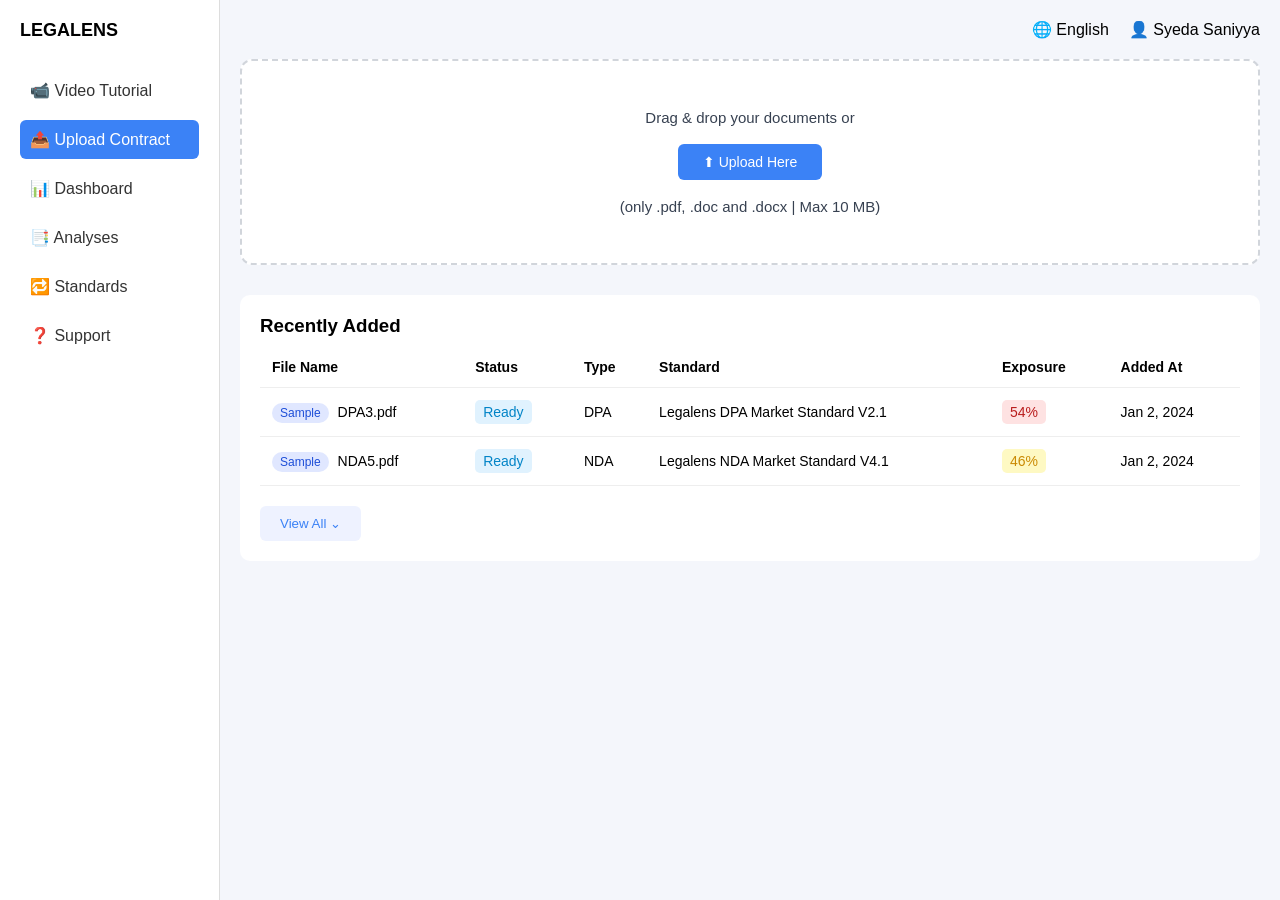
==== frontend/index.html @ 57b8fc33 "Initial commit" ====
<!DOCTYPE html>
<html lang="en">
<head>
  <meta charset="UTF-8" />
  <meta name="viewport" content="width=device-width, initial-scale=1.0" />
  <title>Legalens Dashboard</title>
  <link rel="stylesheet" href="style.css" />
  

</head>
<body>
  <div class="container">
    <!-- Sidebar -->
    <aside class="sidebar">
      <div class="logo">LEGALENS</div>
      <nav class="nav-links">
        <a href="#">📹 Video Tutorial</a>
        <a href="#" class="active">📤 Upload Contract</a>
        <a href="#">📊 Dashboard</a>
        <a href="#">📑 Analyses</a>
        <a href="#">🔁 Standards</a>
        <a href="#">❓ Support</a>
      </nav>
    </aside>

    <!-- Main Content -->
    <main class="main">
      <header class="topbar">
        <div class="language">🌐 English</div>
        <div class="profile">👤 Syeda Saniyya</div>
      </header>

      <section class="upload-box">
        <p>Drag & drop your documents or</p>
        <input type="file" id="fileInput" accept=".pdf,.doc,.docx" hidden />
        <button type="button" class="upload-btn">⬆ Upload Here</button>
        <p class="upload-note">(only .pdf, .doc and .docx | Max 10 MB)</p>
      </section>
      
      
      

      <section class="recent-files">
        <h3>Recently Added</h3>
        <table>
          <thead>
            <tr>
              <th>File Name</th>
              <th>Status</th>
              <th>Type</th>
              <th>Standard</th>
              <th>Exposure</th>
              <th>Added At</th>
            </tr>
          </thead>
          <tbody>
            <tr>
              <td><span class="tag">Sample</span> DPA3.pdf</td>
              <td><span class="status ready">Ready</span></td>
              <td>DPA</td>
              <td>Legalens DPA Market Standard V2.1</td>
              <td><span class="exposure orange">54%</span></td>
              <td>Jan 2, 2024</td>
            </tr>
            <tr>
              <td><span class="tag">Sample</span> NDA5.pdf</td>
              <td><span class="status ready">Ready</span></td>
              <td>NDA</td>
              <td>Legalens NDA Market Standard V4.1</td>
              <td><span class="exposure yellow">46%</span></td>
              <td>Jan 2, 2024</td>
            </tr>
          </tbody>
        </table>
        <button class="view-all">View All ⌄</button>
      </section>
    </main>
  </div>
  <script src="script.js"></script>
</body>
</html>
---- frontend/style.css ----
/* General Reset */
* {
    margin: 0;
    padding: 0;
    box-sizing: border-box;
    font-family: 'Segoe UI', sans-serif;
  }
  
  body {
    background-color: #f4f6fb;
  }
  
  .container {
    display: flex;
    min-height: 100vh;
  }
  
  /* Sidebar */
  .sidebar {
    width: 220px;
    background-color: white;
    padding: 20px;
    border-right: 1px solid #ddd;
  }
  
  .logo {
    font-weight: bold;
    font-size: 18px;
    margin-bottom: 30px;
  }
  
  .nav-links a {
    display: block;
    padding: 10px;
    text-decoration: none;
    color: #333;
    margin-bottom: 10px;
    border-radius: 6px;
  }
  
  .nav-links a.active,
  .nav-links a:hover {
    background-color: #3b82f6;
    color: white;
  }
  
  /* Main Content */
  .main {
    flex: 1;
    padding: 20px;
  }
  
  .topbar {
    display: flex;
    justify-content: flex-end;
    align-items: center;
    margin-bottom: 20px;
    gap: 20px;
  }
  
  .upload-box {
    background-color: #fff;
    padding: 40px 20px;
    border: 2px dashed #d1d5db;
    border-radius: 12px;
    text-align: center;
    margin-bottom: 30px;
    transition: border-color 0.3s ease;
    min-height: 160px;
    display: flex;
    flex-direction: column;
    justify-content: center;
  }
  
  .upload-box p {
    margin: 8px 0;
    color: #374151;
    font-size: 15px;
  }
  
  .upload-btn {
    padding: 10px 25px;
    font-size: 14px;
    background-color: #3b82f6;
    color: white;
    border: none;
    border-radius: 6px;
    cursor: pointer;
    margin: 10px auto;
  }
  
  .upload-note {
    font-size: 12px;
    color: #6b7280;
  }
  
  
  /* Table Section */
  .recent-files {
    background-color: white;
    padding: 20px;
    border-radius: 10px;
  }
  
  table {
    width: 100%;
    margin-top: 10px;
    border-collapse: collapse;
  }
  
  th, td {
    padding: 12px;
    text-align: left;
    border-bottom: 1px solid #eee;
    font-size: 14px;
  }
  
  .tag {
    background-color: #e0e7ff;
    color: #1d4ed8;
    padding: 3px 8px;
    border-radius: 10px;
    font-size: 12px;
    margin-right: 5px;
  }
  
  .status.ready {
    background-color: #e0f2fe;
    color: #0284c7;
    padding: 4px 8px;
    border-radius: 5px;
    display: inline-block;
  }
  
  .exposure.orange {
    background-color: #fee2e2;
    color: #b91c1c;
    padding: 4px 8px;
    border-radius: 5px;
  }
  
  .exposure.yellow {
    background-color: #fef9c3;
    color: #ca8a04;
    padding: 4px 8px;
    border-radius: 5px;
  }
  
  .view-all {
    margin-top: 20px;
    padding: 10px 20px;
    background-color: #eef2ff;
    border: none;
    color: #3b82f6;
    cursor: pointer;
    border-radius: 6px;
  }

  .toast {
    position: fixed;
    bottom: 30px;
    right: 30px;
    background-color: #22c55e;
    color: white;
    padding: 12px 20px;
    border-radius: 8px;
    box-shadow: 0 0 10px rgba(0,0,0,0.1);
    font-size: 14px;
    animation: slideIn 0.3s ease-in-out;
    z-index: 999;
  }
  
  @keyframes slideIn {
    from { opacity: 0; transform: translateY(20px); }
    to { opacity: 1; transform: translateY(0); }
  }
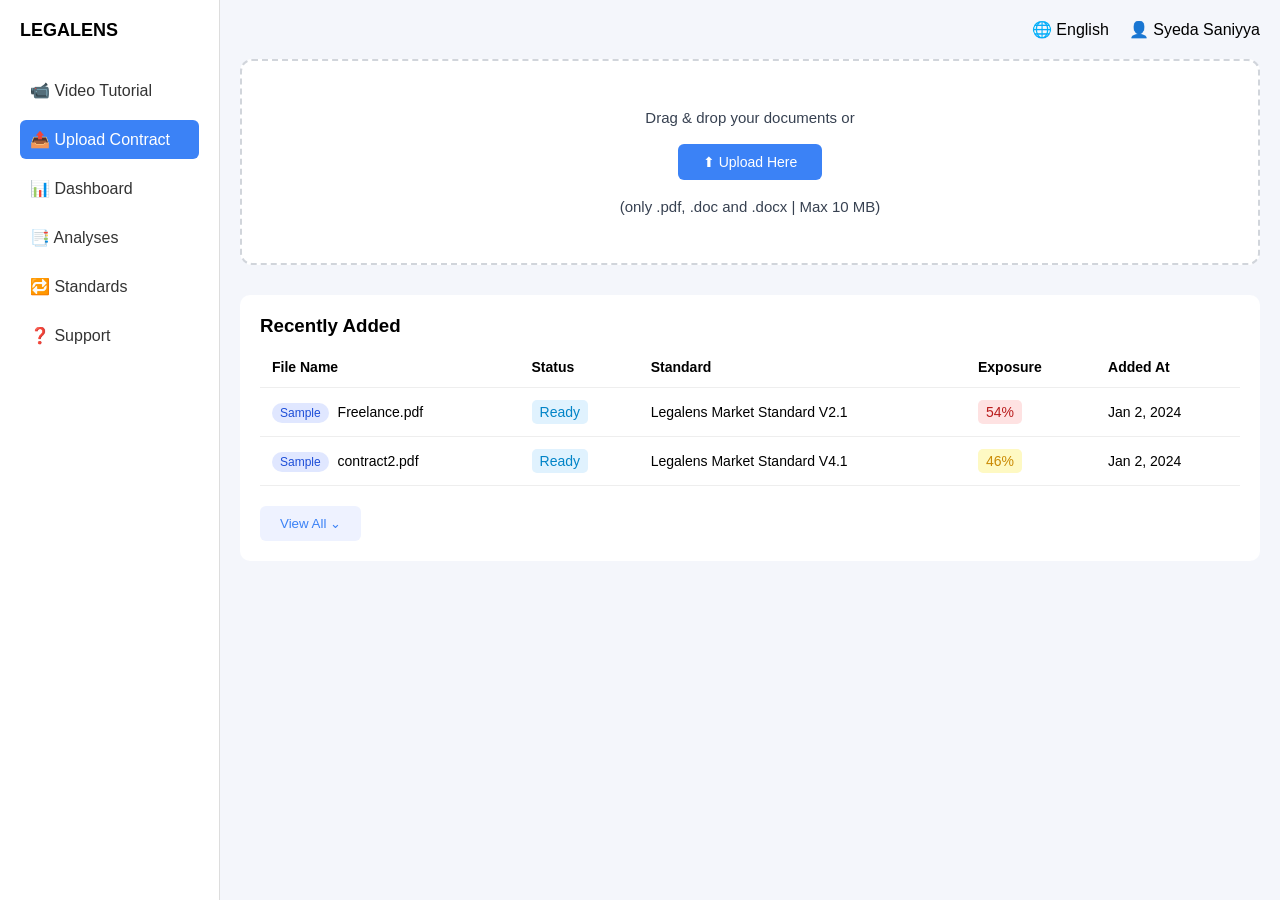
==== commit f87dd78f: "new app changes" ====
--- a/frontend/index.html
+++ b/frontend/index.html
@@ -5,8 +5,6 @@
   <meta name="viewport" content="width=device-width, initial-scale=1.0" />
   <title>Legalens Dashboard</title>
   <link rel="stylesheet" href="style.css" />
-  
-
 </head>
 <body>
   <div class="container">
@@ -15,9 +13,9 @@
       <div class="logo">LEGALENS</div>
       <nav class="nav-links">
         <a href="#">📹 Video Tutorial</a>
-        <a href="#" class="active">📤 Upload Contract</a>
-        <a href="#">📊 Dashboard</a>
-        <a href="#">📑 Analyses</a>
+        <a href="index.html" class="active">📤 Upload Contract</a>
+        <a href="index.html">📊 Dashboard</a>
+        <a href="analysis.html">📑 Analyses</a>
         <a href="#">🔁 Standards</a>
         <a href="#">❓ Support</a>
       </nav>
@@ -36,9 +34,6 @@
         <button type="button" class="upload-btn">⬆ Upload Here</button>
         <p class="upload-note">(only .pdf, .doc and .docx | Max 10 MB)</p>
       </section>
-      
-      
-      
 
       <section class="recent-files">
         <h3>Recently Added</h3>
@@ -47,7 +42,6 @@
             <tr>
               <th>File Name</th>
               <th>Status</th>
-              <th>Type</th>
               <th>Standard</th>
               <th>Exposure</th>
               <th>Added At</th>
@@ -55,18 +49,16 @@
           </thead>
           <tbody>
             <tr>
-              <td><span class="tag">Sample</span> DPA3.pdf</td>
-              <td><span class="status ready">Ready</span></td>
-              <td>DPA</td>
-              <td>Legalens DPA Market Standard V2.1</td>
+              <td><span class="tag">Sample</span> Freelance.pdf</td>
+              <td><a href="analysis.html"><span class="status ready">Ready</span></a></td>
+              <td>Legalens Market Standard V2.1</td>
               <td><span class="exposure orange">54%</span></td>
               <td>Jan 2, 2024</td>
             </tr>
             <tr>
-              <td><span class="tag">Sample</span> NDA5.pdf</td>
-              <td><span class="status ready">Ready</span></td>
-              <td>NDA</td>
-              <td>Legalens NDA Market Standard V4.1</td>
+              <td><span class="tag">Sample</span> contract2.pdf</td>
+              <td><a href="analysis.html"><span class="status ready">Ready</span></a></td>
+              <td>Legalens Market Standard V4.1</td>
               <td><span class="exposure yellow">46%</span></td>
               <td>Jan 2, 2024</td>
             </tr>
